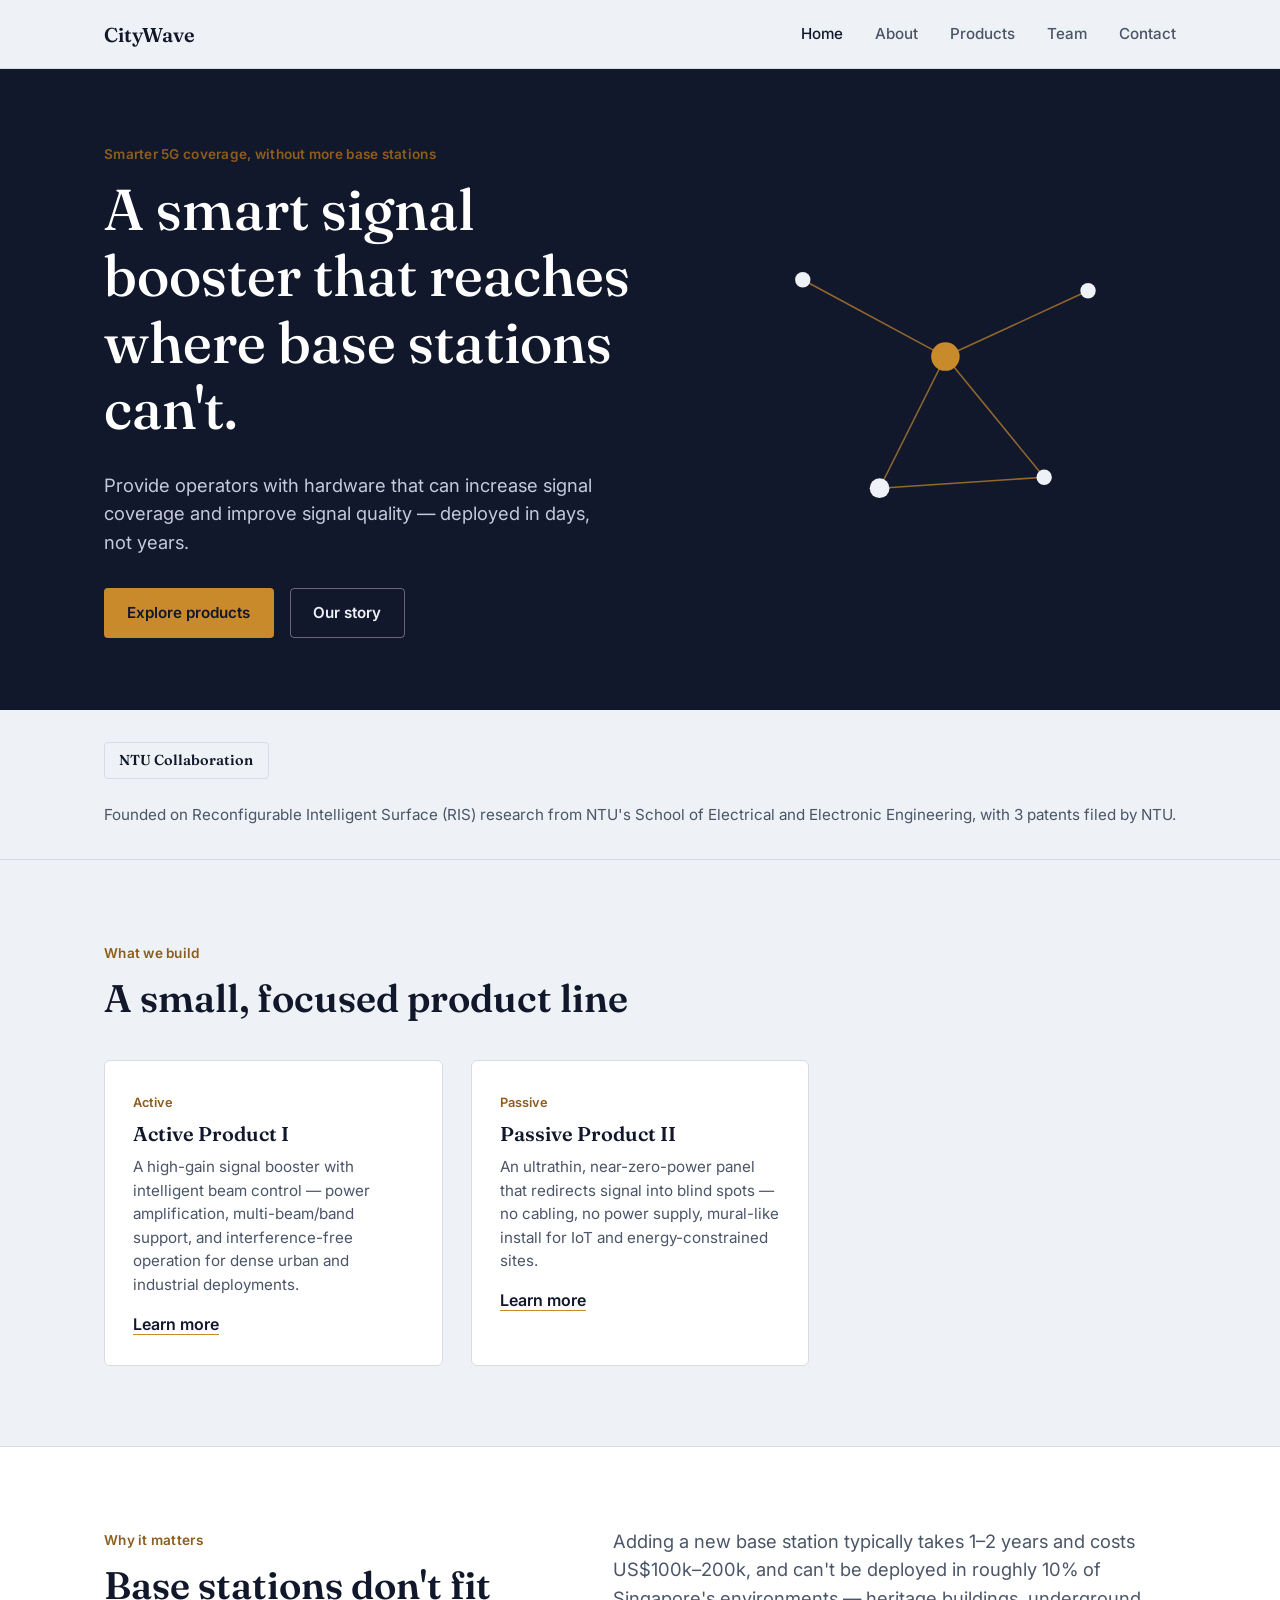
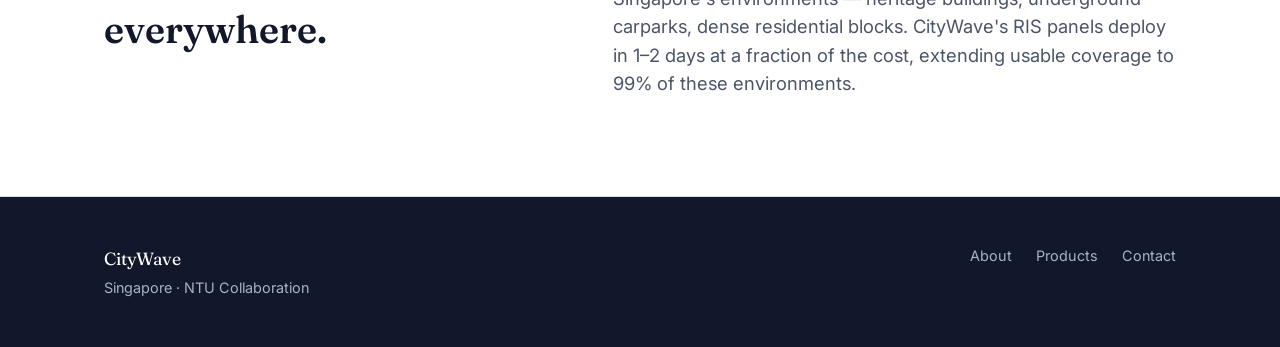
==== index.html @ 8ba80306 "Initial Site Scaffold" ====
<!DOCTYPE html>
<html lang="en">
<head>
<meta charset="UTF-8">
<meta name="viewport" content="width=device-width, initial-scale=1.0">
<title>CityWave - Smart Signal Booster for Stronger 5G Coverage</title>
<meta name="description" content="CityWave builds RIS-based smart signal boosters that extend 5G coverage into blind spots, developed with Nanyang Technological University.">
<link rel="preconnect" href="https://fonts.googleapis.com">
<link href="https://fonts.googleapis.com/css2?family=Fraunces:wght@500;600&family=Inter:wght@400;500;600&display=swap" rel="stylesheet">
<link rel="stylesheet" href="css/style.css">
<link rel="stylesheet" href="css/components.css">
</head>
<body>

<nav class="site-nav">
  <div class="container">
    <a href="index.html" class="brand">CityWave</a>
    <button class="nav-toggle" aria-label="Toggle navigation" aria-expanded="false">☰</button>
    <ul class="nav-links">
      <li><a href="index.html" aria-current="page">Home</a></li>
      <li><a href="about.html">About</a></li>
      <li><a href="products.html">Products</a></li>
      <li><a href="team.html">Team</a></li>
      <li><a href="contact.html">Contact</a></li>
    </ul>
  </div>
</nav>

<header class="hero">
  <div class="container">
    <div>
      <span class="eyebrow">Smarter 5G coverage, without more base stations</span>
      <h1>A smart signal booster that reaches where base stations can't.</h1>
      <p class="lede">Provide operators with hardware that can increase signal coverage and improve signal quality — deployed in days, not years.</p>
      <div class="hero-actions">
        <a href="products.html" class="btn btn-primary">Explore products</a>
        <a href="about.html" class="btn btn-ghost">Our story</a>
      </div>
    </div>
    <svg class="hero-diagram" viewBox="0 0 420 360" xmlns="http://www.w3.org/2000/svg" role="img" aria-label="Diagram of connected research nodes">
      <g stroke="#C98A2C" stroke-width="1.4" opacity="0.7">
        <line x1="80" y1="80" x2="210" y2="150"/>
        <line x1="210" y1="150" x2="340" y2="90"/>
        <line x1="210" y1="150" x2="150" y2="270"/>
        <line x1="210" y1="150" x2="300" y2="260"/>
        <line x1="150" y1="270" x2="300" y2="260"/>
      </g>
      <g fill="#EEF1F5">
        <circle cx="80" cy="80" r="7"/>
        <circle cx="340" cy="90" r="7"/>
        <circle cx="150" cy="270" r="9"/>
        <circle cx="300" cy="260" r="7"/>
      </g>
      <circle cx="210" cy="150" r="13" fill="#C98A2C"/>
    </svg>
  </div>
</header>

<div class="collab-strip">
  <div class="container">
    <span class="collab-badge">NTU Collaboration</span>
    <p>Founded on Reconfigurable Intelligent Surface (RIS) research from NTU's School of Electrical and Electronic Engineering, with 3 patents filed by NTU.</p>
  </div>
</div>

<section id="products-preview">
  <div class="container">
    <span class="eyebrow">What we build</span>
    <h2>A small, focused product line</h2>
    <div class="card-grid" style="margin-top:2.5rem;">
      <div class="card">
        <span class="tag">Active</span>
        <h3>Active Product I</h3>
        <p>A high-gain signal booster with intelligent beam control — power amplification, multi-beam/band support, and interference-free operation for dense urban and industrial deployments.</p>
        <a href="products.html" class="card-link">Learn more</a>
      </div>
      <div class="card">
        <span class="tag">Passive</span>
        <h3>Passive Product II</h3>
        <p>An ultrathin, near-zero-power panel that redirects signal into blind spots — no cabling, no power supply, mural-like install for IoT and energy-constrained sites.</p>
        <a href="products.html" class="card-link">Learn more</a>
      </div>
    </div>
  </div>
</section>

<section style="background:var(--paper-raised); border-top:1px solid var(--line); border-bottom:1px solid var(--line);">
  <div class="container split">
    <div>
      <span class="eyebrow">Why it matters</span>
      <h2>Base stations don't fit everywhere.</h2>
    </div>
    <div>
      <p class="lede" style="max-width:60ch;">Adding a new base station typically takes 1–2 years and costs US$100k–200k, and can't be deployed in roughly 10% of Singapore's environments — heritage buildings, underground carparks, dense residential blocks. CityWave's RIS panels deploy in 1–2 days at a fraction of the cost, extending usable coverage to 99% of these environments.</p>
    </div>
  </div>
</section>

<footer class="site-footer">
  <div class="container">
    <div>
      <p style="margin:0; color:#fff; font-family:var(--font-display); font-size:1.1rem;">CityWave</p>
      <p style="margin:0.3rem 0 0;">Singapore · NTU Collaboration</p>
    </div>
    <ul class="footer-links">
      <li><a href="about.html">About</a></li>
      <li><a href="products.html">Products</a></li>
      <li><a href="contact.html">Contact</a></li>
    </ul>
  </div>
</footer>

<script src="js/main.js"></script>
</body>
</html>
---- css/style.css ----
/* =========================================================
   Solstice Labs — Global Styles
   Replace "Solstice Labs" throughout with your real company name.
   ========================================================= */

:root {
  /* Color tokens */
  --ink: #12182B;        /* primary dark — bg for hero/footer, text elsewhere */
  --ink-soft: #2A3350;   /* lighter panel on dark sections */
  --paper: #EEF1F5;      /* page background */
  --paper-raised: #FFFFFF;
  --slate: #4A5568;      /* secondary text */
  --slate-light: #7C879C;
  --accent: #C98A2C;     /* amber — links, highlights, CTA */
  --accent-deep: #8C5D1D;
  --line: #D7DCE3;       /* hairline borders */

  /* Type */
  --font-display: "Fraunces", Georgia, serif;
  --font-body: "Inter", -apple-system, BlinkMacSystemFont, sans-serif;

  /* Layout */
  --max-width: 1120px;
  --gutter: 1.5rem;
}

* { box-sizing: border-box; }

html {
  scroll-behavior: smooth;
}

body {
  margin: 0;
  font-family: var(--font-body);
  color: var(--ink);
  background: var(--paper);
  line-height: 1.55;
  -webkit-font-smoothing: antialiased;
}

img { max-width: 100%; display: block; }

a {
  color: inherit;
  text-decoration: none;
}

h1, h2, h3, h4 {
  font-family: var(--font-display);
  font-weight: 600;
  line-height: 1.15;
  margin: 0 0 0.5em;
}

h1 { font-size: clamp(2.4rem, 5vw, 3.6rem); font-weight: 500; }
h2 { font-size: clamp(1.7rem, 3.2vw, 2.4rem); }
h3 { font-size: 1.25rem; }

p { margin: 0 0 1em; }

.container {
  max-width: var(--max-width);
  margin: 0 auto;
  padding: 0 var(--gutter);
}

section {
  padding: 5rem 0;
}

.eyebrow {
  color: var(--accent-deep);
  font-size: 0.85rem;
  font-weight: 600;
  letter-spacing: 0.02em;
  margin-bottom: 0.75rem;
  display: inline-block;
}

.lede {
  font-size: 1.15rem;
  color: var(--slate);
  max-width: 42ch;
}

.btn {
  display: inline-flex;
  align-items: center;
  gap: 0.5rem;
  padding: 0.75rem 1.4rem;
  border-radius: 4px;
  font-weight: 600;
  font-size: 0.95rem;
  cursor: pointer;
  border: 1px solid transparent;
  transition: background 0.15s ease, color 0.15s ease, border-color 0.15s ease;
}

.btn-primary {
  background: var(--accent);
  color: var(--ink);
}
.btn-primary:hover { background: #b87c26; }

.btn-ghost {
  border-color: rgba(255,255,255,0.35);
  color: inherit;
}
.btn-ghost:hover { border-color: var(--accent); color: var(--accent); }

@media (prefers-reduced-motion: reduce) {
  html { scroll-behavior: auto; }
  * { animation-duration: 0.001ms !important; transition-duration: 0.001ms !important; }
}

@media (max-width: 720px) {
  section { padding: 3.5rem 0; }
}
---- css/components.css ----
/* =========================================================
   Reusable components: nav, footer, cards, hero, timeline
   ========================================================= */

/* --- Nav --- */
.site-nav {
  position: sticky;
  top: 0;
  z-index: 50;
  background: var(--paper);
  border-bottom: 1px solid var(--line);
}

.site-nav .container {
  display: flex;
  align-items: center;
  justify-content: space-between;
  height: 4.25rem;
}

.brand {
  font-family: var(--font-display);
  font-size: 1.25rem;
  font-weight: 600;
}

.nav-links {
  display: flex;
  gap: 2rem;
  list-style: none;
  margin: 0;
  padding: 0;
  font-size: 0.95rem;
  font-weight: 500;
}

.nav-links a {
  color: var(--slate);
  transition: color 0.15s ease;
}
.nav-links a:hover,
.nav-links a[aria-current="page"] {
  color: var(--ink);
}

.nav-toggle {
  display: none;
  background: none;
  border: none;
  font-size: 1.5rem;
  cursor: pointer;
}

@media (max-width: 720px) {
  .nav-links {
    position: absolute;
    top: 4.25rem;
    left: 0;
    right: 0;
    background: var(--paper);
    border-bottom: 1px solid var(--line);
    flex-direction: column;
    gap: 0;
    display: none;
  }
  .nav-links.open { display: flex; }
  .nav-links li { border-top: 1px solid var(--line); }
  .nav-links a { display: block; padding: 1rem var(--gutter); }
  .nav-toggle { display: block; }
}

/* --- Hero --- */
.hero {
  background: var(--ink);
  color: var(--paper);
}

.hero .container {
  display: grid;
  grid-template-columns: 1.1fr 0.9fr;
  gap: 3rem;
  align-items: center;
  padding-top: 4.5rem;
  padding-bottom: 4.5rem;
}

.hero h1 { color: #fff; }
.hero .lede { color: #C3CAD9; }

.hero-actions {
  display: flex;
  gap: 1rem;
  margin-top: 2rem;
}

.hero-diagram { width: 100%; height: auto; }

@media (max-width: 860px) {
  .hero .container { grid-template-columns: 1fr; }
  .hero-diagram { max-width: 340px; margin: 0 auto; }
}

/* --- Collaboration strip --- */
.collab-strip {
  padding: 2rem 0;
  border-bottom: 1px solid var(--line);
}
.collab-strip .container {
  display: flex;
  align-items: center;
  gap: 1.5rem;
  flex-wrap: wrap;
}
.collab-strip p {
  margin: 0;
  color: var(--slate);
  font-size: 0.95rem;
}
.collab-badge {
  font-family: var(--font-display);
  font-weight: 600;
  border: 1px solid var(--line);
  border-radius: 4px;
  padding: 0.4rem 0.9rem;
  font-size: 0.9rem;
}

/* --- Cards --- */
.card-grid {
  display: grid;
  grid-template-columns: repeat(3, 1fr);
  gap: 1.75rem;
}

@media (max-width: 860px) {
  .card-grid { grid-template-columns: 1fr; }
}

.card {
  background: var(--paper-raised);
  border: 1px solid var(--line);
  border-radius: 6px;
  padding: 1.75rem;
}

.card .tag {
  font-size: 0.8rem;
  font-weight: 600;
  color: var(--accent-deep);
  margin-bottom: 0.6rem;
  display: inline-block;
}

.card p { color: var(--slate); font-size: 0.95rem; }

.card-link {
  font-weight: 600;
  color: var(--ink);
  border-bottom: 1px solid var(--accent);
}

/* --- Section split (two-column editorial) --- */
.split {
  display: grid;
  grid-template-columns: 0.9fr 1.1fr;
  gap: 3rem;
  align-items: start;
}
@media (max-width: 860px) {
  .split { grid-template-columns: 1fr; }
}

/* --- Timeline (founding story — genuinely sequential) --- */
.timeline {
  list-style: none;
  margin: 0;
  padding: 0;
  border-left: 2px solid var(--line);
}
.timeline li {
  position: relative;
  padding: 0 0 2rem 1.75rem;
}
.timeline li::before {
  content: "";
  position: absolute;
  left: -6px;
  top: 0.3rem;
  width: 10px;
  height: 10px;
  border-radius: 50%;
  background: var(--accent);
}
.timeline .year {
  font-family: var(--font-display);
  font-weight: 600;
  color: var(--ink);
  display: block;
  margin-bottom: 0.25rem;
}

/* --- Team --- */
.team-grid {
  display: grid;
  grid-template-columns: repeat(3, 1fr);
  gap: 2rem;
}
@media (max-width: 720px) {
  .team-grid { grid-template-columns: repeat(2, 1fr); }
}
.avatar {
  width: 72px;
  height: 72px;
  border-radius: 50%;
  background: var(--ink);
  color: #fff;
  display: flex;
  align-items: center;
  justify-content: center;
  font-family: var(--font-display);
  font-size: 1.3rem;
  margin-bottom: 1rem;
}
.team-member .role {
  color: var(--accent-deep);
  font-size: 0.9rem;
  font-weight: 600;
  margin-bottom: 0.5rem;
  display: block;
}

/* --- Contact form --- */
.contact-form {
  display: grid;
  gap: 1.1rem;
  max-width: 520px;
}
.contact-form label {
  display: block;
  font-weight: 600;
  font-size: 0.9rem;
  margin-bottom: 0.4rem;
}
.contact-form input,
.contact-form textarea {
  width: 100%;
  padding: 0.7rem 0.9rem;
  border: 1px solid var(--line);
  border-radius: 4px;
  font-family: var(--font-body);
  font-size: 1rem;
  background: var(--paper-raised);
}
.contact-form textarea { resize: vertical; min-height: 120px; }

/* --- Footer --- */
.site-footer {
  background: var(--ink);
  color: #A9B2C4;
  padding: 3rem 0;
  font-size: 0.9rem;
}
.site-footer .container {
  display: flex;
  justify-content: space-between;
  flex-wrap: wrap;
  gap: 1.5rem;
}
.site-footer a:hover { color: #fff; }
.footer-links {
  display: flex;
  gap: 1.5rem;
  list-style: none;
  padding: 0;
  margin: 0;
}
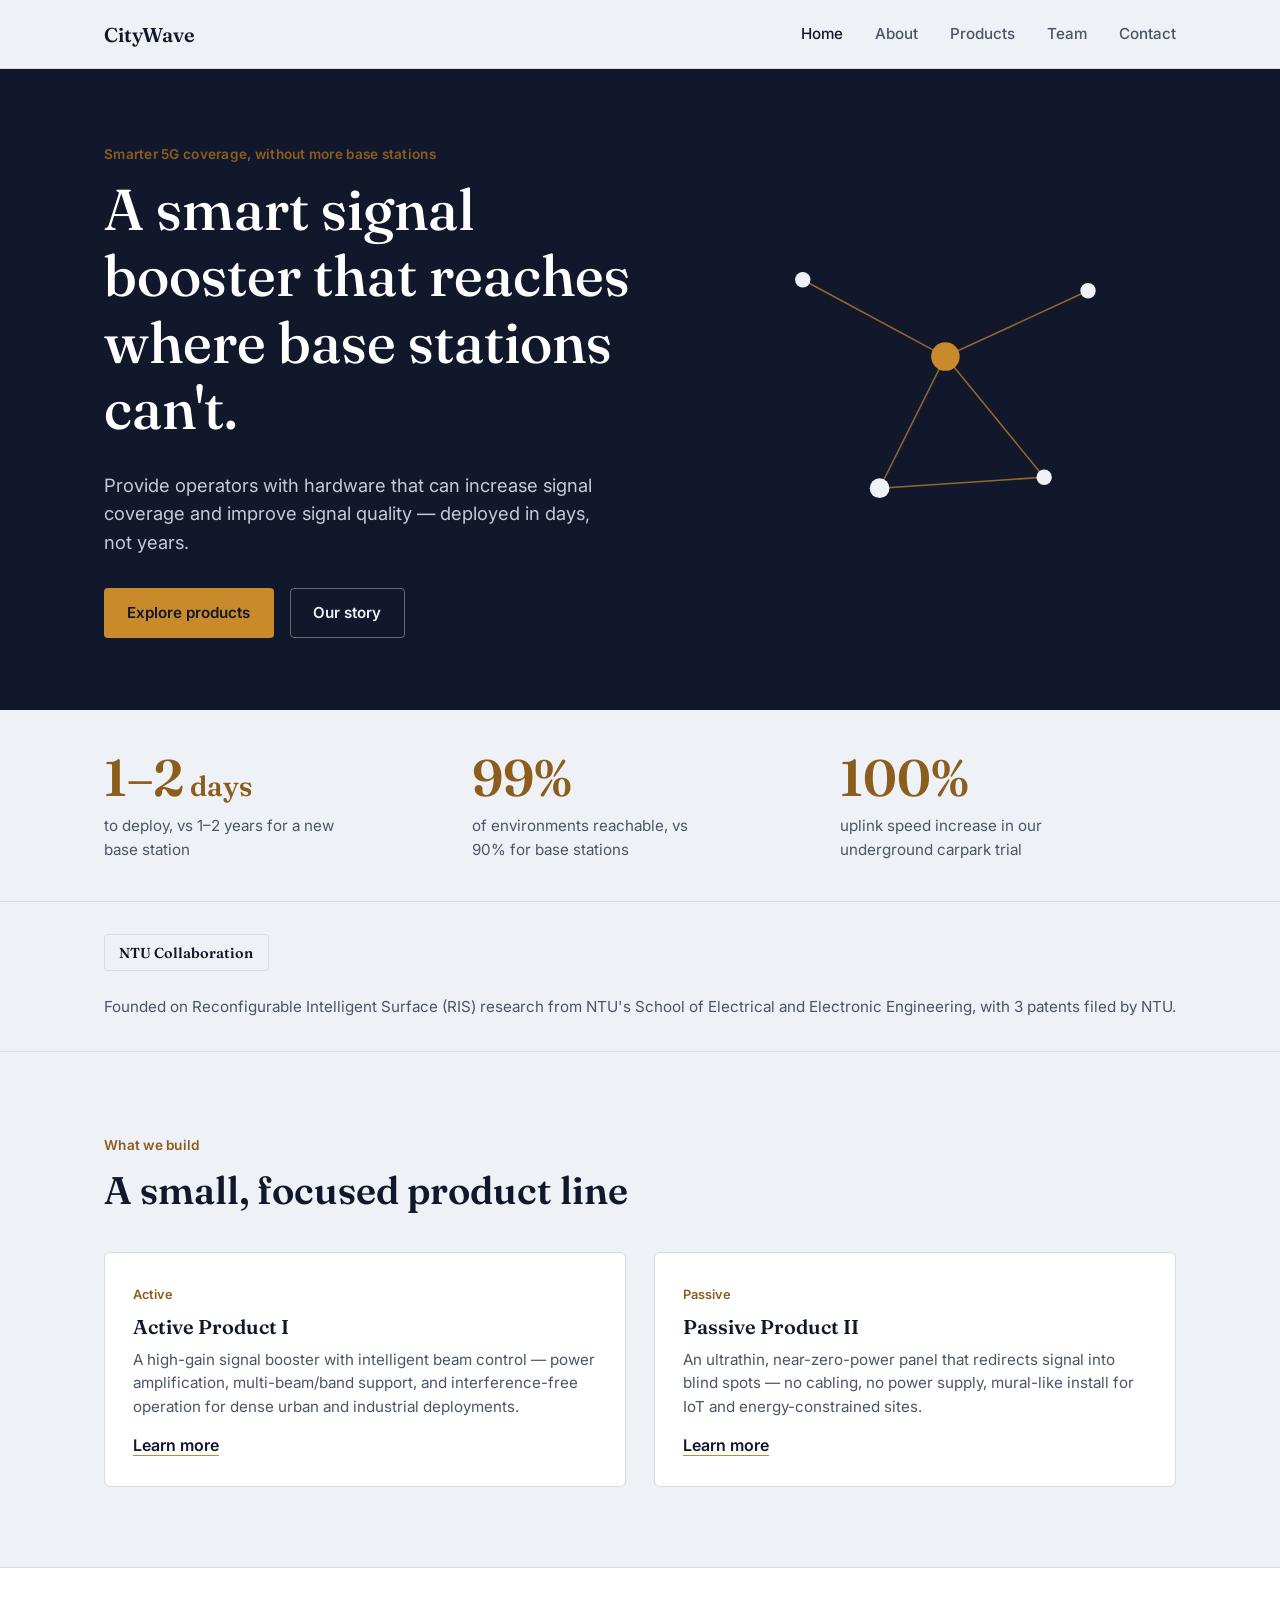
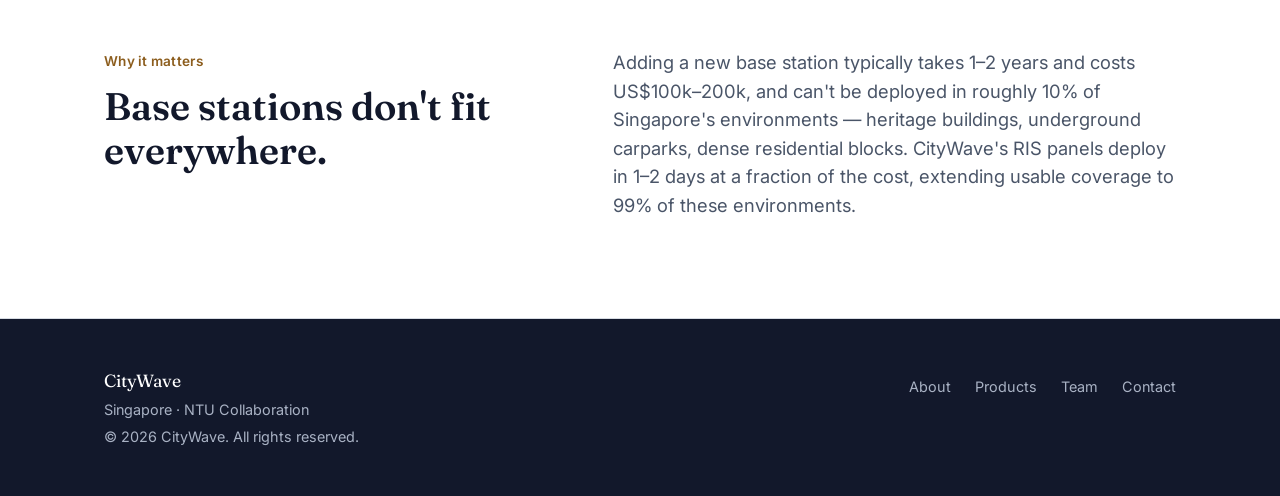
==== commit d998ff0f: "feat: add team photos, hero animation and site-wide polish" ====
--- a/index.html
+++ b/index.html
@@ -5,7 +5,14 @@
 <meta name="viewport" content="width=device-width, initial-scale=1.0">
 <title>CityWave - Smart Signal Booster for Stronger 5G Coverage</title>
 <meta name="description" content="CityWave builds RIS-based smart signal boosters that extend 5G coverage into blind spots, developed with Nanyang Technological University.">
+<meta name="theme-color" content="#EEF1F5">
+<meta property="og:type" content="website">
+<meta property="og:site_name" content="CityWave">
+<meta property="og:title" content="CityWave - Smart Signal Booster for Stronger 5G Coverage">
+<meta property="og:description" content="RIS-based smart signal boosters that extend 5G coverage into blind spots, developed with NTU.">
+<link rel="icon" href="favicon.svg" type="image/svg+xml">
 <link rel="preconnect" href="https://fonts.googleapis.com">
+<link rel="preconnect" href="https://fonts.gstatic.com" crossorigin>
 <link href="https://fonts.googleapis.com/css2?family=Fraunces:wght@500;600&family=Inter:wght@400;500;600&display=swap" rel="stylesheet">
 <link rel="stylesheet" href="css/style.css">
 <link rel="stylesheet" href="css/components.css">
@@ -15,8 +22,8 @@
 <nav class="site-nav">
   <div class="container">
     <a href="index.html" class="brand">CityWave</a>
-    <button class="nav-toggle" aria-label="Toggle navigation" aria-expanded="false">☰</button>
-    <ul class="nav-links">
+    <button class="nav-toggle" aria-label="Menu" aria-controls="site-menu" aria-expanded="false"><span class="nav-toggle-bars" aria-hidden="true"></span></button>
+    <ul class="nav-links" id="site-menu">
       <li><a href="index.html" aria-current="page">Home</a></li>
       <li><a href="about.html">About</a></li>
       <li><a href="products.html">Products</a></li>
@@ -37,7 +44,7 @@
         <a href="about.html" class="btn btn-ghost">Our story</a>
       </div>
     </div>
-    <svg class="hero-diagram" viewBox="0 0 420 360" xmlns="http://www.w3.org/2000/svg" role="img" aria-label="Diagram of connected research nodes">
+    <svg class="hero-diagram" viewBox="0 0 420 360" xmlns="http://www.w3.org/2000/svg" role="img" aria-label="Illustration of signal paths radiating from a CityWave panel">
       <g stroke="#C98A2C" stroke-width="1.4" opacity="0.7">
         <line x1="80" y1="80" x2="210" y2="150"/>
         <line x1="210" y1="150" x2="340" y2="90"/>
@@ -45,16 +52,44 @@
         <line x1="210" y1="150" x2="300" y2="260"/>
         <line x1="150" y1="270" x2="300" y2="260"/>
       </g>
+      <!-- Animated signal: base station -> panel, then panel -> devices (see .hero-diagram in components.css) -->
+      <g class="signal" stroke="#F2C27A" stroke-width="3" stroke-linecap="round">
+        <line class="signal-in" x1="80" y1="80" x2="210" y2="150" pathLength="1"/>
+        <line class="signal-out" x1="210" y1="150" x2="340" y2="90" pathLength="1"/>
+        <line class="signal-out" x1="210" y1="150" x2="150" y2="270" pathLength="1"/>
+        <line class="signal-out" x1="210" y1="150" x2="300" y2="260" pathLength="1"/>
+      </g>
+      <circle class="ripple" cx="210" cy="150" r="13" fill="none" stroke="#C98A2C" stroke-width="2"/>
       <g fill="#EEF1F5">
-        <circle cx="80" cy="80" r="7"/>
-        <circle cx="340" cy="90" r="7"/>
-        <circle cx="150" cy="270" r="9"/>
-        <circle cx="300" cy="260" r="7"/>
+        <circle class="node node-source" cx="80" cy="80" r="7"/>
+        <circle class="node node-device" cx="340" cy="90" r="7"/>
+        <circle class="node node-device" cx="150" cy="270" r="9"/>
+        <circle class="node node-device" cx="300" cy="260" r="7"/>
       </g>
       <circle cx="210" cy="150" r="13" fill="#C98A2C"/>
     </svg>
   </div>
 </header>
+
+<!-- Figures from CityWave_National GRIP Final (fifth version).pdf, pp. 3–4 -->
+<div class="stats">
+  <div class="container">
+    <ul class="stat-list">
+      <li class="stat">
+        <span class="stat-value">1–2<span class="stat-unit"> days</span></span>
+        <span class="stat-label">to deploy, vs 1–2 years for a new base station</span>
+      </li>
+      <li class="stat">
+        <span class="stat-value"><span data-count="99">99</span>%</span>
+        <span class="stat-label">of environments reachable, vs 90% for base stations</span>
+      </li>
+      <li class="stat">
+        <span class="stat-value"><span data-count="100">100</span>%</span>
+        <span class="stat-label">uplink speed increase in our underground carpark trial</span>
+      </li>
+    </ul>
+  </div>
+</div>
 
 <div class="collab-strip">
   <div class="container">
@@ -66,8 +101,8 @@
 <section id="products-preview">
   <div class="container">
     <span class="eyebrow">What we build</span>
-    <h2>A small, focused product line</h2>
-    <div class="card-grid" style="margin-top:2.5rem;">
+    <h2 class="section-title">A small, focused product line</h2>
+    <div class="card-grid">
       <div class="card">
         <span class="tag">Active</span>
         <h3>Active Product I</h3>
@@ -84,14 +119,14 @@
   </div>
 </section>
 
-<section style="background:var(--paper-raised); border-top:1px solid var(--line); border-bottom:1px solid var(--line);">
+<section class="section-alt">
   <div class="container split">
     <div>
       <span class="eyebrow">Why it matters</span>
       <h2>Base stations don't fit everywhere.</h2>
     </div>
     <div>
-      <p class="lede" style="max-width:60ch;">Adding a new base station typically takes 1–2 years and costs US$100k–200k, and can't be deployed in roughly 10% of Singapore's environments — heritage buildings, underground carparks, dense residential blocks. CityWave's RIS panels deploy in 1–2 days at a fraction of the cost, extending usable coverage to 99% of these environments.</p>
+      <p class="lede lede--wide">Adding a new base station typically takes 1–2 years and costs US$100k–200k, and can't be deployed in roughly 10% of Singapore's environments — heritage buildings, underground carparks, dense residential blocks. CityWave's RIS panels deploy in 1–2 days at a fraction of the cost, extending usable coverage to 99% of these environments.</p>
     </div>
   </div>
 </section>
@@ -99,12 +134,14 @@
 <footer class="site-footer">
   <div class="container">
     <div>
-      <p style="margin:0; color:#fff; font-family:var(--font-display); font-size:1.1rem;">CityWave</p>
-      <p style="margin:0.3rem 0 0;">Singapore · NTU Collaboration</p>
+      <p class="footer-brand">CityWave</p>
+      <p class="footer-meta">Singapore · NTU Collaboration</p>
+      <p class="footer-meta">© 2026 CityWave. All rights reserved.</p>
     </div>
     <ul class="footer-links">
       <li><a href="about.html">About</a></li>
       <li><a href="products.html">Products</a></li>
+      <li><a href="team.html">Team</a></li>
       <li><a href="contact.html">Contact</a></li>
     </ul>
   </div>
--- a/css/style.css
+++ b/css/style.css
@@ -1,6 +1,5 @@
 /* =========================================================
-   Solstice Labs — Global Styles
-   Replace "Solstice Labs" throughout with your real company name.
+   CityWave — Global Styles
    ========================================================= */
 
 :root {
@@ -22,12 +21,14 @@
   /* Layout */
   --max-width: 1120px;
   --gutter: 1.5rem;
+  --nav-height: 4.25rem;
 }
 
 * { box-sizing: border-box; }
 
 html {
   scroll-behavior: smooth;
+  scroll-padding-top: var(--nav-height); /* keep anchor targets clear of the sticky nav */
 }
 
 body {
@@ -53,8 +54,8 @@
   margin: 0 0 0.5em;
 }
 
-h1 { font-size: clamp(2.4rem, 5vw, 3.6rem); font-weight: 500; }
-h2 { font-size: clamp(1.7rem, 3.2vw, 2.4rem); }
+h1 { font-size: clamp(2rem, 4.5vw + 0.5rem, 3.6rem); font-weight: 500; }
+h2 { font-size: clamp(1.5rem, 3vw + 0.4rem, 2.4rem); }
 h3 { font-size: 1.25rem; }
 
 p { margin: 0 0 1em; }
@@ -68,6 +69,14 @@
 section {
   padding: 5rem 0;
 }
+
+.section-alt {
+  background: var(--paper-raised);
+  border-top: 1px solid var(--line);
+  border-bottom: 1px solid var(--line);
+}
+
+.section-title { margin-bottom: 2.5rem; }
 
 .eyebrow {
   color: var(--accent-deep);
@@ -83,19 +92,26 @@
   color: var(--slate);
   max-width: 42ch;
 }
+.lede--wide { max-width: 65ch; }
+
+.muted { color: var(--slate); }
 
 .btn {
   display: inline-flex;
   align-items: center;
+  justify-content: center;
   gap: 0.5rem;
+  min-height: 44px;
   padding: 0.75rem 1.4rem;
   border-radius: 4px;
   font-weight: 600;
   font-size: 0.95rem;
+  font-family: var(--font-body);
   cursor: pointer;
   border: 1px solid transparent;
   transition: background 0.15s ease, color 0.15s ease, border-color 0.15s ease;
 }
+.btn:disabled { opacity: 0.6; cursor: wait; }
 
 .btn-primary {
   background: var(--accent);
@@ -109,9 +125,20 @@
 }
 .btn-ghost:hover { border-color: var(--accent); color: var(--accent); }
 
+/* Scroll reveal — main.js adds .reveal to section content, then .is-visible once it scrolls into view */
+.reveal {
+  opacity: 0;
+  transform: translateY(24px);
+  transition: opacity 0.6s ease, transform 0.6s ease;
+}
+.reveal.is-visible {
+  opacity: 1;
+  transform: none;
+}
+
 @media (prefers-reduced-motion: reduce) {
   html { scroll-behavior: auto; }
-  * { animation-duration: 0.001ms !important; transition-duration: 0.001ms !important; }
+  *, *::before, *::after { animation-duration: 0.001ms !important; transition-duration: 0.001ms !important; }
 }
 
 @media (max-width: 720px) {
--- a/css/components.css
+++ b/css/components.css
@@ -15,7 +15,7 @@
   display: flex;
   align-items: center;
   justify-content: space-between;
-  height: 4.25rem;
+  height: var(--nav-height);
 }
 
 .brand {
@@ -43,22 +43,52 @@
   color: var(--ink);
 }
 
+/* Hamburger button: 44px tap target, three CSS bars that morph into an X */
 .nav-toggle {
   display: none;
+  align-items: center;
+  justify-content: center;
+  width: 44px;
+  height: 44px;
+  margin-right: -10px; /* optically align the bars with the gutter */
+  padding: 0;
   background: none;
   border: none;
-  font-size: 1.5rem;
+  color: var(--ink);
   cursor: pointer;
 }
+.nav-toggle-bars,
+.nav-toggle-bars::before,
+.nav-toggle-bars::after {
+  display: block;
+  width: 22px;
+  height: 2px;
+  border-radius: 2px;
+  background: currentColor;
+  transition: transform 0.2s ease, background-color 0.2s ease;
+}
+.nav-toggle-bars { position: relative; }
+.nav-toggle-bars::before,
+.nav-toggle-bars::after {
+  content: "";
+  position: absolute;
+  left: 0;
+}
+.nav-toggle-bars::before { top: -7px; }
+.nav-toggle-bars::after { top: 7px; }
+.nav-toggle[aria-expanded="true"] .nav-toggle-bars { background-color: transparent; }
+.nav-toggle[aria-expanded="true"] .nav-toggle-bars::before { transform: translateY(7px) rotate(45deg); }
+.nav-toggle[aria-expanded="true"] .nav-toggle-bars::after { transform: translateY(-7px) rotate(-45deg); }
 
 @media (max-width: 720px) {
   .nav-links {
     position: absolute;
-    top: 4.25rem;
+    top: var(--nav-height);
     left: 0;
     right: 0;
     background: var(--paper);
     border-bottom: 1px solid var(--line);
+    box-shadow: 0 12px 24px rgba(18, 24, 43, 0.08);
     flex-direction: column;
     gap: 0;
     display: none;
@@ -66,7 +96,7 @@
   .nav-links.open { display: flex; }
   .nav-links li { border-top: 1px solid var(--line); }
   .nav-links a { display: block; padding: 1rem var(--gutter); }
-  .nav-toggle { display: block; }
+  .nav-toggle { display: inline-flex; }
 }
 
 /* --- Hero --- */
@@ -84,20 +114,110 @@
   padding-bottom: 4.5rem;
 }
 
+/* Inner-page hero: single column, tighter bottom */
+.hero--page { padding-bottom: 2rem; }
+.hero--page .container { grid-template-columns: 1fr; }
+
 .hero h1 { color: #fff; }
 .hero .lede { color: #C3CAD9; }
 
 .hero-actions {
   display: flex;
+  flex-wrap: wrap;
   gap: 1rem;
   margin-top: 2rem;
 }
 
 .hero-diagram { width: 100%; height: auto; }
+
+/* Hero signal animation — one 3.6s loop:
+   0–0.9s pulse travels base station -> panel, panel ripples,
+   0.9–1.8s pulses travel panel -> devices, devices light up on arrival.
+   Lines use pathLength="1", so dash lengths are fractions of each line. */
+.hero-diagram .signal line {
+  stroke-dasharray: 0.18 2;
+  stroke-dashoffset: 0.2; /* dash parked just before the line start = hidden */
+  animation: signal-travel 3.6s linear infinite;
+}
+.hero-diagram .signal-out { animation-delay: 0.9s; }
+
+.hero-diagram .ripple,
+.hero-diagram .node {
+  transform-box: fill-box;
+  transform-origin: center;
+}
+.hero-diagram .ripple {
+  opacity: 0;
+  animation: ripple 3.6s ease-out 0.9s infinite;
+}
+.hero-diagram .node-source { animation: node-ping 3.6s ease-out infinite; }
+.hero-diagram .node-device { animation: node-ping 3.6s ease-out 1.8s infinite; }
+
+@keyframes signal-travel {
+  0%        { stroke-dashoffset: 0.2; }
+  25%, 100% { stroke-dashoffset: -1.02; }
+}
+@keyframes ripple {
+  0%        { opacity: 0.9; transform: scale(1); }
+  35%, 100% { opacity: 0;   transform: scale(4); }
+}
+@keyframes node-ping {
+  0%        { fill: #F2C27A; transform: scale(1.5); }
+  20%, 100% { fill: #EEF1F5; transform: scale(1); }
+}
+
+@media (prefers-reduced-motion: reduce) {
+  .hero-diagram * { animation: none !important; }
+}
 
 @media (max-width: 860px) {
   .hero .container { grid-template-columns: 1fr; }
   .hero-diagram { max-width: 340px; margin: 0 auto; }
+}
+
+@media (max-width: 600px) {
+  .hero .container { padding-top: 3rem; padding-bottom: 3rem; }
+  .hero--page .container { padding-bottom: 1.5rem; }
+  .hero-diagram { display: none; } /* decorative; keep the headline + CTAs above the fold */
+}
+
+@media (max-width: 480px) {
+  .hero-actions .btn { flex: 1 1 100%; }
+}
+
+/* --- Stats band (light, directly under the homepage hero) --- */
+.stats {
+  padding: 2.5rem 0;
+  border-bottom: 1px solid var(--line);
+}
+.stat-list {
+  list-style: none;
+  margin: 0;
+  padding: 0;
+  display: grid;
+  grid-template-columns: repeat(3, 1fr);
+  gap: 2rem;
+}
+.stat-value {
+  display: block;
+  font-family: var(--font-display);
+  font-size: clamp(2.2rem, 2.5vw + 1.2rem, 3.2rem);
+  font-weight: 600;
+  line-height: 1.1;
+  color: var(--accent-deep); /* bright --accent is too low-contrast on the light background */
+  font-variant-numeric: tabular-nums; /* digits keep the same width while counting up */
+}
+.stat-unit { font-size: 0.55em; }
+.stat-label {
+  display: block;
+  margin-top: 0.5rem;
+  max-width: 24ch;
+  color: var(--slate);
+  font-size: 0.95rem;
+}
+
+@media (max-width: 600px) {
+  .stat-list { grid-template-columns: 1fr; gap: 1.5rem; }
 }
 
 /* --- Collaboration strip --- */
@@ -126,14 +246,11 @@
 }
 
 /* --- Cards --- */
+/* auto-fit: as many columns as fit, so 2 cards fill the row and phones get 1 column */
 .card-grid {
   display: grid;
-  grid-template-columns: repeat(3, 1fr);
+  grid-template-columns: repeat(auto-fit, minmax(min(280px, 100%), 1fr));
   gap: 1.75rem;
-}
-
-@media (max-width: 860px) {
-  .card-grid { grid-template-columns: 1fr; }
 }
 
 .card {
@@ -159,6 +276,31 @@
   border-bottom: 1px solid var(--accent);
 }
 
+/* --- Products --- */
+.product-list {
+  display: grid;
+  gap: 1.75rem;
+}
+.card .lede { font-size: 1.05rem; }
+
+.spec-heading {
+  font-family: var(--font-body);
+  font-size: 0.85rem;
+  font-weight: 600;
+  color: var(--ink);
+  margin: 1.25rem 0 0.5rem;
+}
+.spec-list {
+  margin: 0;
+  padding-left: 1.2rem;
+  color: var(--slate);
+}
+.spec-list li { margin-bottom: 0.35rem; }
+
+@media (max-width: 480px) {
+  .card { padding: 1.25rem; }
+}
+
 /* --- Section split (two-column editorial) --- */
 .split {
   display: grid;
@@ -167,7 +309,7 @@
   align-items: start;
 }
 @media (max-width: 860px) {
-  .split { grid-template-columns: 1fr; }
+  .split { grid-template-columns: 1fr; gap: 1.5rem; }
 }
 
 /* --- Timeline (founding story — genuinely sequential) --- */
@@ -199,14 +341,24 @@
   margin-bottom: 0.25rem;
 }
 
+.patent-list {
+  color: var(--slate);
+  max-width: 65ch;
+  padding-left: 1.2rem;
+  margin: 0;
+}
+.patent-list li { margin-bottom: 0.6rem; }
+.patent-list .patent-id {
+  display: block;
+  font-size: 0.85rem;
+  color: var(--slate-light);
+}
+
 /* --- Team --- */
 .team-grid {
   display: grid;
   grid-template-columns: repeat(3, 1fr);
   gap: 2rem;
-}
-@media (max-width: 720px) {
-  .team-grid { grid-template-columns: repeat(2, 1fr); }
 }
 .avatar {
   width: 72px;
@@ -220,7 +372,19 @@
   font-family: var(--font-display);
   font-size: 1.3rem;
   margin-bottom: 1rem;
-}
+  overflow: hidden;
+}
+/* Headshots were cropped from slides with a thin ring; scale up to clip it */
+.avatar img {
+  width: 100%;
+  height: 100%;
+  object-fit: cover;
+  transform: scale(1.12);
+}
+/* Source photo is stretched horizontally; restore proportions, nudge down to keep the hair */
+.avatar img.avatar--unstretch { transform: translateY(10%) scale(1.12, 1.34); }
+/* Proper square headshot (no slide ring), so no zoom needed */
+.avatar img.avatar--hd { transform: none; }
 .team-member .role {
   color: var(--accent-deep);
   font-size: 0.9rem;
@@ -228,8 +392,38 @@
   margin-bottom: 0.5rem;
   display: block;
 }
-
-/* --- Contact form --- */
+.team-member p { color: var(--slate); }
+
+@media (max-width: 720px) {
+  .team-grid { grid-template-columns: repeat(2, 1fr); }
+}
+/* Phones: one column, avatar beside the text instead of above it */
+@media (max-width: 520px) {
+  .team-grid { grid-template-columns: 1fr; gap: 1.75rem; }
+  .team-member {
+    display: grid;
+    grid-template-columns: 56px 1fr;
+    column-gap: 1rem;
+    align-items: start;
+  }
+  .team-member > * { grid-column: 2; }
+  .team-member .avatar {
+    grid-column: 1;
+    grid-row: 1 / span 3;
+    width: 56px;
+    height: 56px;
+    font-size: 1.1rem;
+    margin: 0;
+  }
+  .team-member p { margin-bottom: 0; }
+}
+
+/* --- Contact --- */
+.contact-direct a {
+  color: var(--ink);
+  border-bottom: 1px solid var(--accent);
+}
+
 .contact-form {
   display: grid;
   gap: 1.1rem;
@@ -248,10 +442,20 @@
   border: 1px solid var(--line);
   border-radius: 4px;
   font-family: var(--font-body);
-  font-size: 1rem;
+  font-size: 1rem; /* 16px+ stops iOS Safari zooming into the field */
   background: var(--paper-raised);
 }
 .contact-form textarea { resize: vertical; min-height: 120px; }
+.contact-form .btn { justify-self: start; }
+.form-status {
+  margin: 0;
+  min-height: 1.5em;
+  color: var(--slate);
+}
+
+@media (max-width: 480px) {
+  .contact-form .btn { justify-self: stretch; }
+}
 
 /* --- Footer --- */
 .site-footer {
@@ -267,10 +471,22 @@
   gap: 1.5rem;
 }
 .site-footer a:hover { color: #fff; }
+.footer-brand {
+  margin: 0;
+  color: #fff;
+  font-family: var(--font-display);
+  font-size: 1.1rem;
+}
+.footer-meta { margin: 0.3rem 0 0; }
 .footer-links {
   display: flex;
-  gap: 1.5rem;
+  flex-wrap: wrap;
+  gap: 0.25rem 1.5rem;
   list-style: none;
   padding: 0;
   margin: 0;
 }
+.footer-links a {
+  display: inline-block;
+  padding: 0.6rem 0; /* bigger tap target without changing the look */
+}
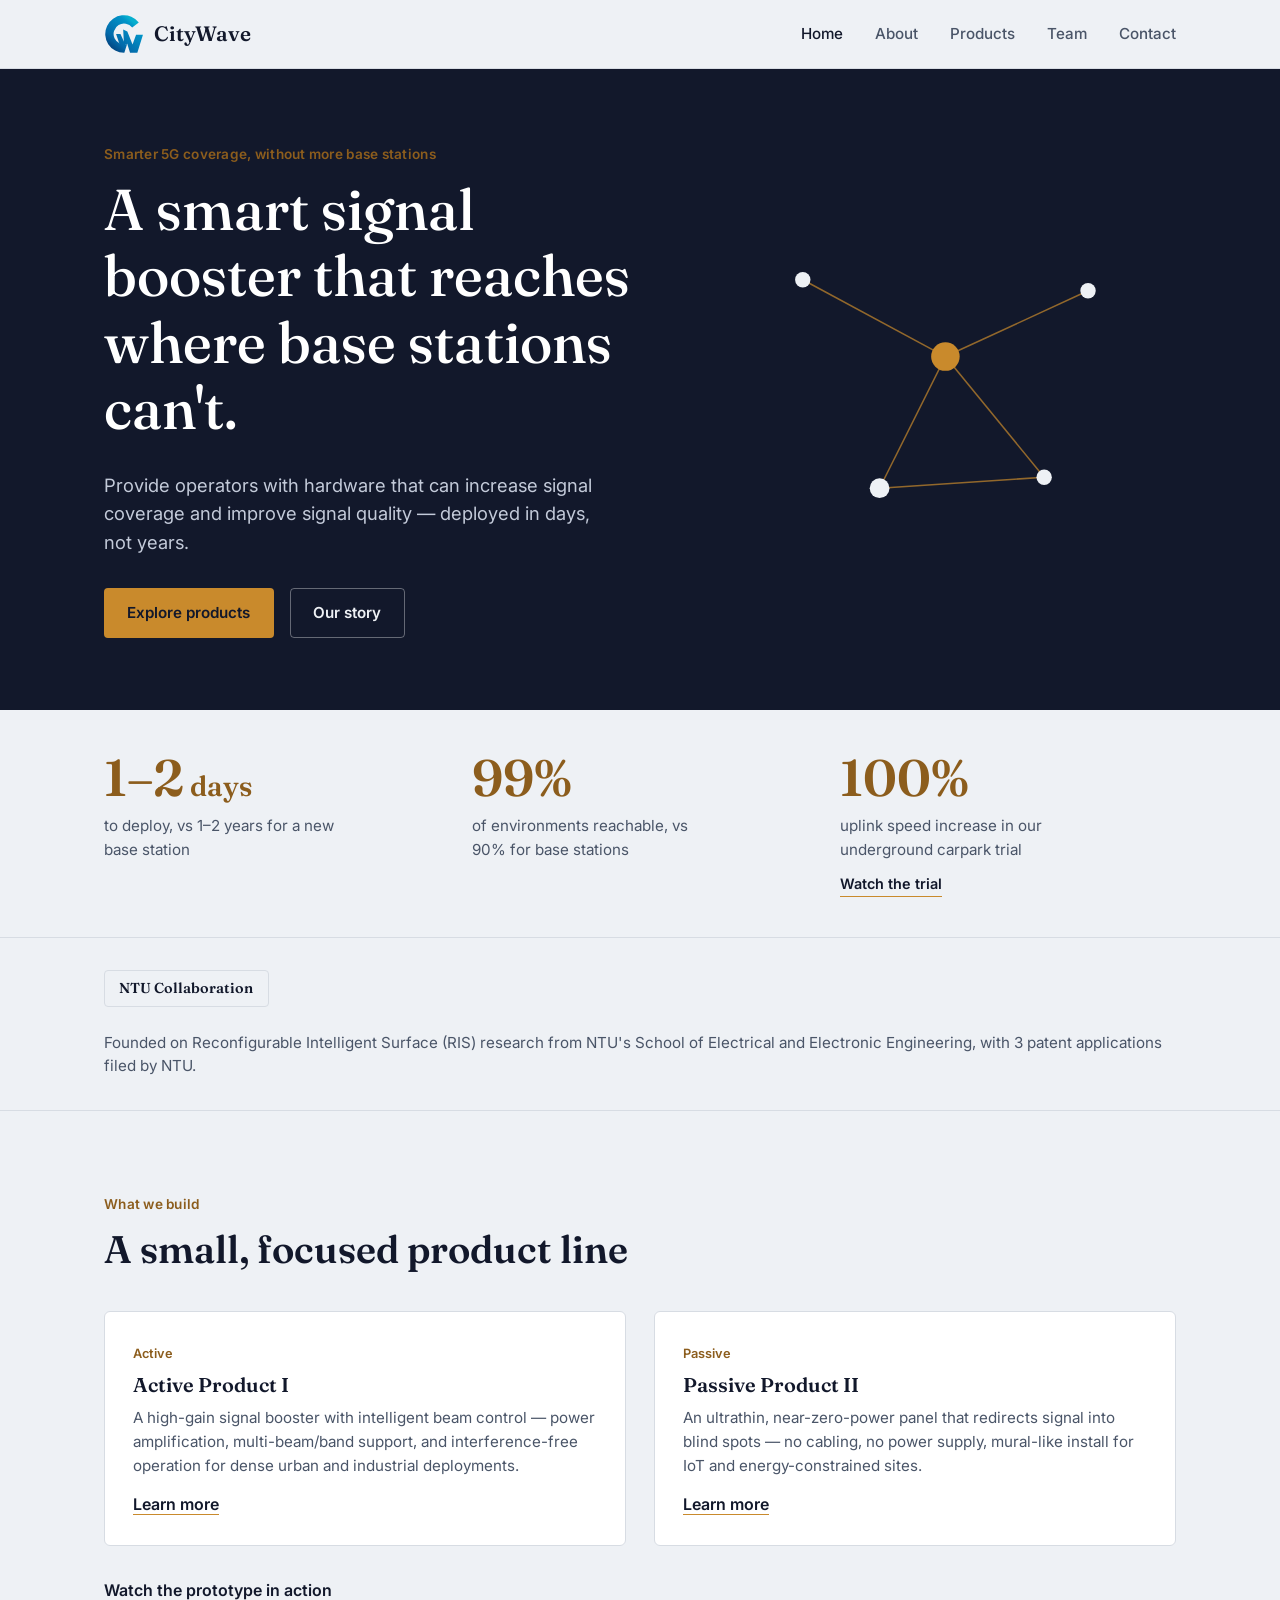
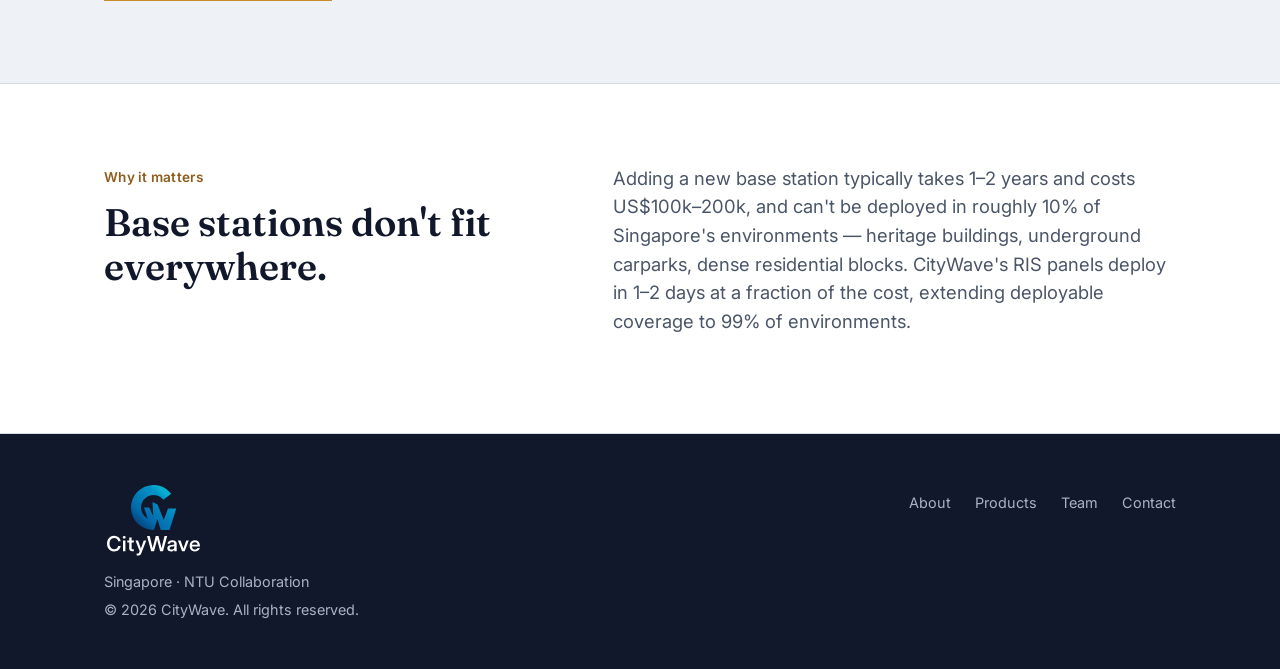
==== commit 93d7685f: "feat: add brand logo, product media and social preview metadata - Add CityWave logo set: the mark si" ====
--- a/index.html
+++ b/index.html
@@ -10,7 +10,14 @@
 <meta property="og:site_name" content="CityWave">
 <meta property="og:title" content="CityWave - Smart Signal Booster for Stronger 5G Coverage">
 <meta property="og:description" content="RIS-based smart signal boosters that extend 5G coverage into blind spots, developed with NTU.">
-<link rel="icon" href="favicon.svg" type="image/svg+xml">
+<meta property="og:image" content="https://haexon.github.io/CityWave/images/og-image.png">
+<meta property="og:image:width" content="1200">
+<meta property="og:image:height" content="630">
+<meta property="og:image:alt" content="CityWave logo">
+<meta name="twitter:card" content="summary_large_image">
+<link rel="icon" href="images/favicon-32.png" type="image/png" sizes="32x32">
+<link rel="icon" href="images/favicon.svg" type="image/svg+xml">
+<link rel="apple-touch-icon" href="images/apple-touch-icon.png">
 <link rel="preconnect" href="https://fonts.googleapis.com">
 <link rel="preconnect" href="https://fonts.gstatic.com" crossorigin>
 <link href="https://fonts.googleapis.com/css2?family=Fraunces:wght@500;600&family=Inter:wght@400;500;600&display=swap" rel="stylesheet">
@@ -21,7 +28,7 @@
 
 <nav class="site-nav">
   <div class="container">
-    <a href="index.html" class="brand">CityWave</a>
+    <a href="index.html" class="brand"><img class="brand-mark" src="images/logo/citywave-mark-blue.svg" alt="" width="40" height="40">CityWave</a>
     <button class="nav-toggle" aria-label="Menu" aria-controls="site-menu" aria-expanded="false"><span class="nav-toggle-bars" aria-hidden="true"></span></button>
     <ul class="nav-links" id="site-menu">
       <li><a href="index.html" aria-current="page">Home</a></li>
@@ -86,6 +93,7 @@
       <li class="stat">
         <span class="stat-value"><span data-count="100">100</span>%</span>
         <span class="stat-label">uplink speed increase in our underground carpark trial</span>
+        <a href="products.html#basement-trial" class="card-link stat-link">Watch the trial</a>
       </li>
     </ul>
   </div>
@@ -94,7 +102,7 @@
 <div class="collab-strip">
   <div class="container">
     <span class="collab-badge">NTU Collaboration</span>
-    <p>Founded on Reconfigurable Intelligent Surface (RIS) research from NTU's School of Electrical and Electronic Engineering, with 3 patents filed by NTU.</p>
+    <p>Founded on Reconfigurable Intelligent Surface (RIS) research from NTU's School of Electrical and Electronic Engineering, with 3 patent applications filed by NTU.</p>
   </div>
 </div>
 
@@ -116,6 +124,7 @@
         <a href="products.html" class="card-link">Learn more</a>
       </div>
     </div>
+    <p class="section-more"><a href="products.html#demo" class="card-link">Watch the prototype in action</a></p>
   </div>
 </section>
 
@@ -126,7 +135,7 @@
       <h2>Base stations don't fit everywhere.</h2>
     </div>
     <div>
-      <p class="lede lede--wide">Adding a new base station typically takes 1–2 years and costs US$100k–200k, and can't be deployed in roughly 10% of Singapore's environments — heritage buildings, underground carparks, dense residential blocks. CityWave's RIS panels deploy in 1–2 days at a fraction of the cost, extending usable coverage to 99% of these environments.</p>
+      <p class="lede lede--wide">Adding a new base station typically takes 1–2 years and costs US$100k–200k, and can't be deployed in roughly 10% of Singapore's environments — heritage buildings, underground carparks, dense residential blocks. CityWave's RIS panels deploy in 1–2 days at a fraction of the cost, extending deployable coverage to 99% of environments.</p>
     </div>
   </div>
 </section>
@@ -134,7 +143,7 @@
 <footer class="site-footer">
   <div class="container">
     <div>
-      <p class="footer-brand">CityWave</p>
+      <img class="footer-brand" src="images/logo/citywave-logo-blue-white.svg" alt="CityWave" width="100" height="77">
       <p class="footer-meta">Singapore · NTU Collaboration</p>
       <p class="footer-meta">© 2026 CityWave. All rights reserved.</p>
     </div>
--- a/css/components.css
+++ b/css/components.css
@@ -19,9 +19,17 @@
 }
 
 .brand {
+  display: inline-flex;
+  align-items: center;
+  gap: 0.6rem;
   font-family: var(--font-display);
-  font-size: 1.25rem;
-  font-weight: 600;
+  font-size: 1.3rem;
+  font-weight: 600;
+}
+.brand-mark {
+  width: 2.5rem;   /* 40px: legible inside the 68px nav without crowding it */
+  height: 2.5rem;
+  flex-shrink: 0;
 }
 
 .nav-links {
@@ -208,6 +216,11 @@
   font-variant-numeric: tabular-nums; /* digits keep the same width while counting up */
 }
 .stat-unit { font-size: 0.55em; }
+.stat-link {
+  display: inline-block;
+  margin-top: 0.75rem;
+  font-size: 0.9rem;
+}
 .stat-label {
   display: block;
   margin-top: 0.5rem;
@@ -276,6 +289,9 @@
   border-bottom: 1px solid var(--accent);
 }
 
+/* Follow-on link under a card grid */
+.section-more { margin: 2rem 0 0; }
+
 /* --- Products --- */
 .product-list {
   display: grid;
@@ -296,6 +312,58 @@
   color: var(--slate);
 }
 .spec-list li { margin-bottom: 0.35rem; }
+
+/* Product photos: two views side by side above the card text, stacked on phones */
+.product-photos {
+  display: grid;
+  grid-template-columns: 1fr 1fr;
+  gap: 0.75rem;
+  margin-bottom: 1.5rem;
+}
+.product-photos img,
+.product-figure img {
+  width: 100%;
+  height: auto;
+  border-radius: 4px;
+  border: 1px solid var(--line);
+}
+
+/* Test photo + software screenshot */
+.figure-grid {
+  display: grid;
+  grid-template-columns: repeat(auto-fit, minmax(min(320px, 100%), 1fr));
+  gap: 1.75rem;
+  align-items: start;
+}
+.product-figure { margin: 0; }
+.product-figure figcaption {
+  margin-top: 0.75rem;
+  color: var(--slate);
+  font-size: 0.9rem;
+}
+.product-figure figcaption a {
+  color: var(--ink);
+  border-bottom: 1px solid var(--accent);
+}
+
+/* Videos: 16:9 frame for the YouTube embeds */
+.video-frame {
+  aspect-ratio: 16 / 9;
+  background: var(--ink);
+  border: 1px solid var(--line);
+  border-radius: 4px;
+  overflow: hidden;
+}
+.video-frame iframe {
+  display: block;
+  width: 100%;
+  height: 100%;
+  border: 0;
+}
+
+@media (max-width: 480px) {
+  .product-photos { grid-template-columns: 1fr; }
+}
 
 @media (max-width: 480px) {
   .card { padding: 1.25rem; }
@@ -472,10 +540,10 @@
 }
 .site-footer a:hover { color: #fff; }
 .footer-brand {
-  margin: 0;
-  color: #fff;
-  font-family: var(--font-display);
-  font-size: 1.1rem;
+  display: block;
+  width: 100px;   /* wordmark text renders ~15px tall at this width */
+  height: auto;
+  margin-bottom: 0.75rem;
 }
 .footer-meta { margin: 0.3rem 0 0; }
 .footer-links {
